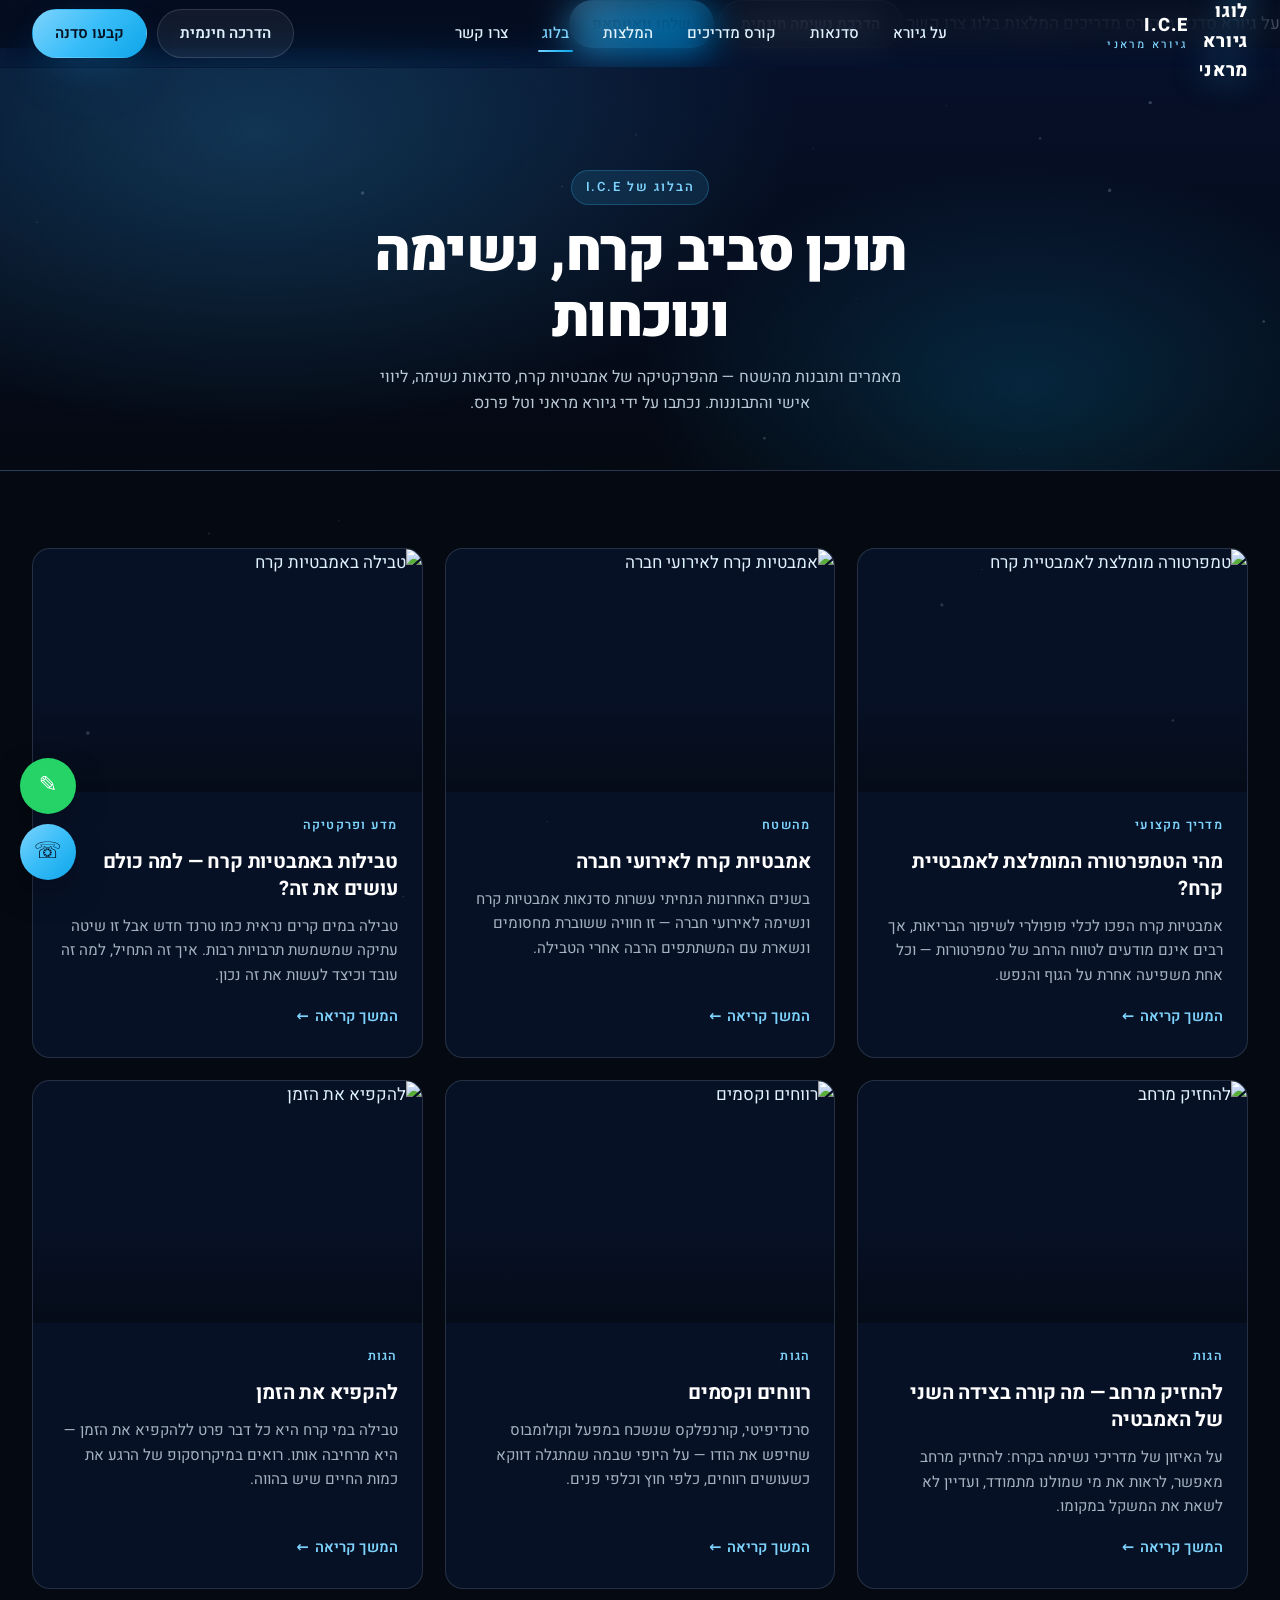
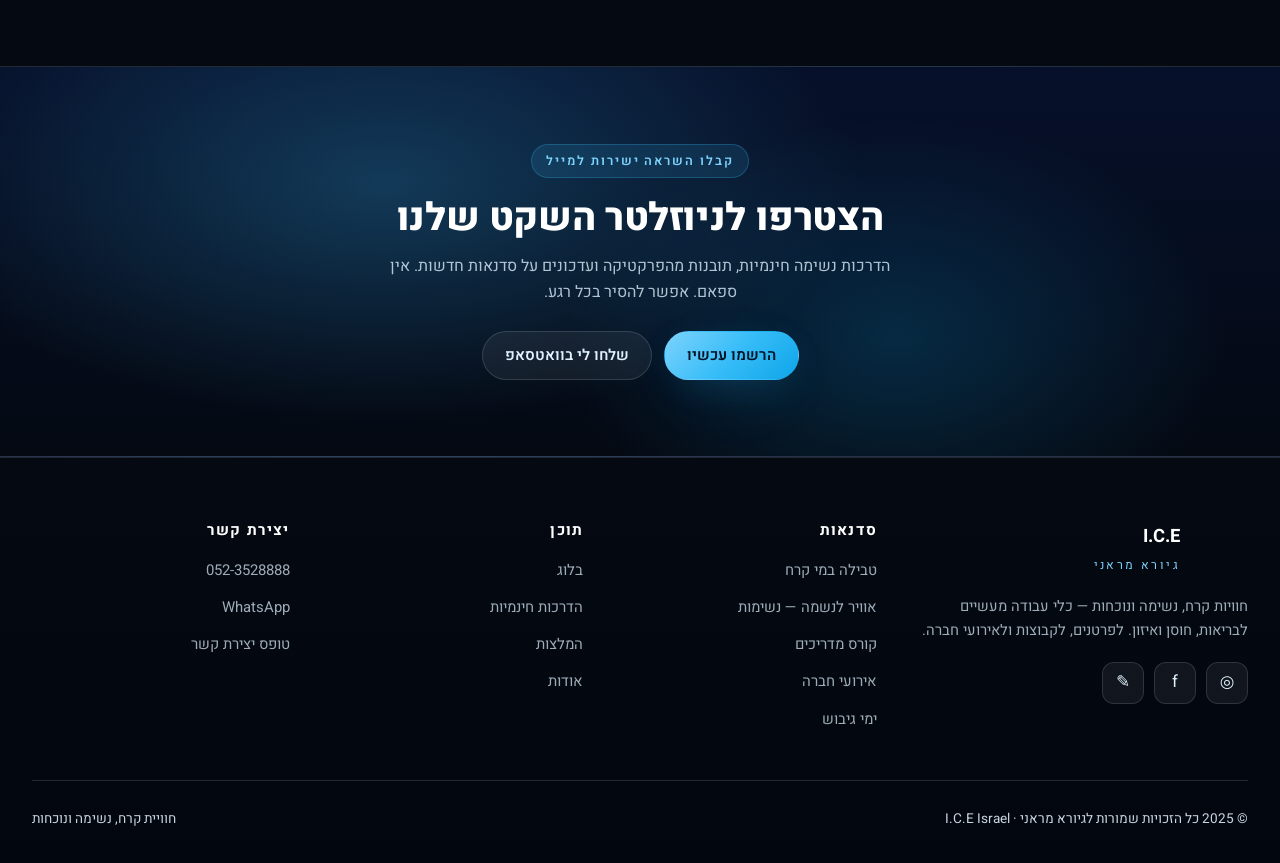
==== blog.html @ 636941d0 "Initial commit: I.C.E site with blog" ====
<!doctype html>
<html lang="he" dir="rtl">
<head>
<meta charset="utf-8" />
<meta name="viewport" content="width=device-width,initial-scale=1,viewport-fit=cover" />
<meta name="theme-color" content="#0a1128" />
<title>בלוג · I.C.E גיורא מראני — אמבטיות קרח, נשימה ומיינדפולנס</title>
<meta name="description" content="מאמרים ותובנות מגיורא מראני וטל פרנס — על קרח, נשימה, נוכחות, חוסן מנטלי ובריאות הוליסטית." />
<link rel="preconnect" href="https://fonts.googleapis.com">
<link rel="preconnect" href="https://fonts.gstatic.com" crossorigin>
<link rel="preconnect" href="https://ice-israel.com">
<link href="https://fonts.googleapis.com/css2?family=Heebo:wght@300;400;500;600;700;800;900&family=Assistant:wght@300;400;500;600;700&display=swap" rel="stylesheet">
<link rel="stylesheet" href="assets/site.css">
</head>
<body>

<canvas id="snow"></canvas>

<header class="nav" id="nav">
  <div class="container">
    <a href="index.html" class="brand" aria-label="I.C.E — גיורא מראני">
      <img src="https://ice-israel.com/wp-content/uploads/2024/08/%D7%9C%D7%95%D7%92%D7%95-%D7%92%D7%99%D7%95%D7%A8%D7%90-%D7%9E%D7%A8%D7%90%D7%A0%D7%99-2.png" alt="לוגו גיורא מראני">
      <span class="brand-name">I.C.E<small>גיורא מראני</small></span>
    </a>
    <nav class="menu" aria-label="תפריט ראשי">
      <a href="index.html#about">על גיורא</a>
      <a href="index.html#services">סדנאות</a>
      <a href="index.html#course">קורס מדריכים</a>
      <a href="index.html#testimonials">המלצות</a>
      <a href="blog.html" class="active">בלוג</a>
      <a href="index.html#contact">צרו קשר</a>
    </nav>
    <div class="nav-cta">
      <a class="btn btn-ghost" href="index.html#gift">הדרכה חינמית</a>
      <a class="btn btn-primary" href="https://wa.me/+972523528888" target="_blank" rel="noopener">קבעו סדנה</a>
      <button class="burger" id="burger" aria-label="פתח תפריט"><span></span></button>
    </div>
  </div>
</header>

<nav class="mobile" id="mobile" aria-label="תפריט מובייל">
  <a href="index.html#about">על גיורא</a>
  <a href="index.html#services">סדנאות</a>
  <a href="index.html#course">קורס מדריכים</a>
  <a href="index.html#testimonials">המלצות</a>
  <a href="blog.html" class="active">בלוג</a>
  <a href="index.html#contact">צרו קשר</a>
  <a href="index.html#gift" class="btn btn-ghost">הדרכת נשימה חינמית</a>
  <a class="btn btn-primary" href="https://wa.me/+972523528888" target="_blank" rel="noopener">שלחו וואטסאפ</a>
</nav>

<section class="page-hero">
  <div class="container">
    <span class="kicker reveal in">הבלוג של I.C.E</span>
    <h1 class="reveal in">תוכן סביב קרח, נשימה ונוכחות</h1>
    <p class="reveal in">מאמרים ותובנות מהשטח — מהפרקטיקה של אמבטיות קרח, סדנאות נשימה, ליווי אישי והתבוננות. נכתבו על ידי גיורא מראני וטל פרנס.</p>
  </div>
</section>

<section class="blog-list">
  <div class="container">
    <div class="blog-grid">

      <a class="post-card reveal" href="posts/temperature.html">
        <div class="img"><img src="https://ice-israel.com/wp-content/uploads/2025/02/%D7%A2%D7%99%D7%A6%D7%95%D7%91-%D7%9C%D7%9C%D7%90-%D7%A9%D7%9D-3.png" alt="טמפרטורה מומלצת לאמבטיית קרח"></div>
        <div class="body">
          <span class="date">מדריך מקצועי</span>
          <h3>מהי הטמפרטורה המומלצת לאמבטיית קרח?</h3>
          <p>אמבטיות קרח הפכו לכלי פופולרי לשיפור הבריאות, אך רבים אינם מודעים לטווח הרחב של טמפרטורות — וכל אחת משפיעה אחרת על הגוף והנפש.</p>
          <span class="more">המשך קריאה</span>
        </div>
      </a>

      <a class="post-card reveal delay-1" href="posts/company-events.html">
        <div class="img"><img src="https://ice-israel.com/wp-content/uploads/2025/02/%D7%98%D7%91%D7%99%D7%9C%D7%94-%D7%91%D7%90%D7%9E%D7%91%D7%98%D7%99%D7%99%D7%AA-%D7%A7%D7%A8%D7%97.jpg" alt="אמבטיות קרח לאירועי חברה"></div>
        <div class="body">
          <span class="date">מהשטח</span>
          <h3>אמבטיות קרח לאירועי חברה</h3>
          <p>בשנים האחרונות הנחיתי עשרות סדנאות אמבטיות קרח ונשימה לאירועי חברה — זו חוויה ששוברת מחסומים ונשארת עם המשתתפים הרבה אחרי הטבילה.</p>
          <span class="more">המשך קריאה</span>
        </div>
      </a>

      <a class="post-card reveal delay-2" href="posts/why-ice.html">
        <div class="img"><img src="https://ice-israel.com/wp-content/uploads/2024/07/%D7%92%D7%99%D7%95%D7%A8%D7%90-%D7%91%D7%90%D7%9E%D7%91%D7%98%D7%99%D7%99%D7%AA-%D7%A7%D7%A8%D7%97-%D7%9E%D7%9C%D7%9E%D7%A2%D7%9C%D7%94-e1737545153251.jpg" alt="טבילה באמבטיות קרח"></div>
        <div class="body">
          <span class="date">מדע ופרקטיקה</span>
          <h3>טבילות באמבטיות קרח — למה כולם עושים את זה?</h3>
          <p>טבילה במים קרים נראית כמו טרנד חדש אבל זו שיטה עתיקה שמשמשת תרבויות רבות. איך זה התחיל, למה זה עובד וכיצד לעשות את זה נכון.</p>
          <span class="more">המשך קריאה</span>
        </div>
      </a>

      <a class="post-card reveal" href="posts/hold-space.html">
        <div class="img"><img src="https://ice-israel.com/wp-content/uploads/2025/04/IMG-20240713-WA0000.jpg" alt="להחזיק מרחב"></div>
        <div class="body">
          <span class="date">הגות</span>
          <h3>להחזיק מרחב — מה קורה בצידה השני של האמבטיה</h3>
          <p>על האיזון של מדריכי נשימה בקרח: להחזיק מרחב מאפשר, לראות את מי שמולנו מתמודד, ועדיין לא לשאת את המשקל במקומו.</p>
          <span class="more">המשך קריאה</span>
        </div>
      </a>

      <a class="post-card reveal delay-1" href="posts/gaps-and-magic.html">
        <div class="img"><img src="https://ice-israel.com/wp-content/uploads/2025/04/IMG_1455.jpg" alt="רווחים וקסמים"></div>
        <div class="body">
          <span class="date">הגות</span>
          <h3>רווחים וקסמים</h3>
          <p>סרנדיפיטי, קורנפלקס שנשכח במפעל וקולומבוס שחיפש את הודו — על היופי שבמה שמתגלה דווקא כשעושים רווחים, כלפי חוץ וכלפי פנים.</p>
          <span class="more">המשך קריאה</span>
        </div>
      </a>

      <a class="post-card reveal delay-2" href="posts/freeze-time.html">
        <div class="img"><img src="https://ice-israel.com/wp-content/uploads/2025/04/IMG_03611-1.jpg" alt="להקפיא את הזמן"></div>
        <div class="body">
          <span class="date">הגות</span>
          <h3>להקפיא את הזמן</h3>
          <p>טבילה במי קרח היא כל דבר פרט ללהקפיא את הזמן — היא מרחיבה אותו. רואים במיקרוסקופ של הרגע את כמות החיים שיש בהווה.</p>
          <span class="more">המשך קריאה</span>
        </div>
      </a>

    </div>
  </div>
</section>

<section class="cta-strip">
  <div class="container">
    <span class="kicker reveal">קבלו השראה ישירות למייל</span>
    <h2 class="reveal">הצטרפו לניוזלטר השקט שלנו</h2>
    <p class="reveal">הדרכות נשימה חינמיות, תובנות מהפרקטיקה ועדכונים על סדנאות חדשות. אין ספאם. אפשר להסיר בכל רגע.</p>
    <div class="actions reveal">
      <a class="btn btn-primary" href="index.html#contact">הרשמו עכשיו</a>
      <a class="btn btn-ghost" href="https://wa.me/+972523528888" target="_blank" rel="noopener">שלחו לי בוואטסאפ</a>
    </div>
  </div>
</section>

<footer>
  <div class="container">
    <div class="foot-grid">
      <div>
        <div class="foot-brand">
          <img src="https://ice-israel.com/wp-content/uploads/2024/08/%D7%9C%D7%95%D7%92%D7%95-%D7%92%D7%99%D7%95%D7%A8%D7%90-%D7%9E%D7%A8%D7%90%D7%A0%D7%99-2.png" alt="">
          <div><strong>I.C.E</strong><small>גיורא מראני</small></div>
        </div>
        <p>חוויות קרח, נשימה ונוכחות — כלי עבודה מעשיים לבריאות, חוסן ואיזון. לפרטנים, לקבוצות ולאירועי חברה.</p>
        <div class="social">
          <a href="https://www.instagram.com/giora_marani/" target="_blank" rel="noopener" aria-label="Instagram">◎</a>
          <a href="https://www.facebook.com/people/%D7%92%D7%99%D7%95%D7%A8%D7%90-%D7%9E%D7%A8%D7%90%D7%A0%D7%99-%D7%90%D7%9E%D7%91%D7%98%D7%99%D7%95%D7%AA-%D7%A7%D7%A8%D7%97-%D7%A0%D7%A9%D7%99%D7%9E%D7%95%D7%AA-%D7%95%D7%9E%D7%99%D7%99%D7%A0%D7%93%D7%A1%D7%98/61557371516015/" target="_blank" rel="noopener" aria-label="Facebook">f</a>
          <a href="https://wa.me/+972523528888" target="_blank" rel="noopener" aria-label="WhatsApp">✎</a>
        </div>
      </div>
      <div>
        <h4>סדנאות</h4>
        <ul>
          <li><a href="index.html#services">טבילה במי קרח</a></li>
          <li><a href="index.html#services">אוויר לנשמה — נשימות</a></li>
          <li><a href="index.html#course">קורס מדריכים</a></li>
          <li><a href="index.html#services">אירועי חברה</a></li>
          <li><a href="index.html#services">ימי גיבוש</a></li>
        </ul>
      </div>
      <div>
        <h4>תוכן</h4>
        <ul>
          <li><a href="blog.html">בלוג</a></li>
          <li><a href="index.html#gift">הדרכות חינמיות</a></li>
          <li><a href="index.html#testimonials">המלצות</a></li>
          <li><a href="index.html#about">אודות</a></li>
        </ul>
      </div>
      <div>
        <h4>יצירת קשר</h4>
        <ul>
          <li><a href="tel:+972523528888">052-3528888</a></li>
          <li><a href="https://wa.me/+972523528888" target="_blank" rel="noopener">WhatsApp</a></li>
          <li><a href="index.html#contact">טופס יצירת קשר</a></li>
        </ul>
      </div>
    </div>
    <div class="foot-bot">
      <div>© 2025 כל הזכויות שמורות לגיורא מראני · I.C.E Israel</div>
      <div>חוויית קרח, נשימה ונוכחות</div>
    </div>
  </div>
</footer>

<div class="float">
  <a class="wa" href="https://wa.me/+972523528888" target="_blank" rel="noopener" aria-label="WhatsApp">✎</a>
  <a class="tel" href="tel:+972523528888" aria-label="Call">☏</a>
</div>

<script src="assets/site.js"></script>
</body>
</html>
---- assets/site.css ----
/* ═══════════════════════════ I.C.E shared styles ═══════════════════════════ */
:root{
  --ink:#040912;
  --deep:#06102a;
  --navy:#0a1a3a;
  --steel:#1a2a4e;
  --ice-1:#7dd3fc;
  --ice-2:#38bdf8;
  --ice-3:#0ea5e9;
  --frost:#e0f2fe;
  --silver:#cbd5e1;
  --white:#ffffff;
  --glass:rgba(255,255,255,.06);
  --glass-str:rgba(255,255,255,.12);
  --line:rgba(224,242,254,.14);
  --grad-hero:radial-gradient(1200px 700px at 80% 20%,rgba(56,189,248,.25),transparent 60%),
              radial-gradient(900px 600px at 20% 80%,rgba(14,165,233,.25),transparent 55%),
              linear-gradient(180deg,#040912 0%,#06102a 40%,#0a1a3a 100%);
  --grad-cyan:linear-gradient(135deg,#7dd3fc 0%,#38bdf8 50%,#0ea5e9 100%);
  --grad-glass:linear-gradient(180deg,rgba(255,255,255,.08),rgba(255,255,255,.02));
  --shadow-ice:0 20px 60px -20px rgba(14,165,233,.45),0 10px 40px -15px rgba(56,189,248,.3);
  --shadow-card:0 40px 80px -30px rgba(4,9,18,.8),0 10px 30px -10px rgba(14,165,233,.15);
  --radius-lg:28px;
  --radius-md:18px;
  --radius-sm:12px;
  --nav-h:68px;
  --max:1400px;
  --ease:cubic-bezier(.2,.7,.2,1);
}
*{box-sizing:border-box;margin:0;padding:0}
html,body{overflow-x:clip}
html{scroll-behavior:smooth;-webkit-text-size-adjust:100%}
body{
  font-family:"Heebo","Assistant",system-ui,sans-serif;
  background:var(--ink);color:var(--frost);
  line-height:1.6;font-size:17px;font-weight:400;
  min-height:100vh;overflow-x:hidden;
  text-rendering:optimizeLegibility;-webkit-font-smoothing:antialiased;
}
img{display:block;max-width:100%;height:auto}
a{color:inherit;text-decoration:none}
button{font:inherit;color:inherit;border:0;background:none;cursor:pointer}
::selection{background:var(--ice-2);color:var(--ink)}

h1,h2,h3,h4{font-family:"Heebo",sans-serif;line-height:1.15;letter-spacing:-.01em;color:var(--white);font-weight:800}
h1{font-size:clamp(2.4rem,6vw,5.2rem);font-weight:900;letter-spacing:-.03em}
h2{font-size:clamp(1.9rem,4.2vw,3.4rem);font-weight:800}
h3{font-size:clamp(1.35rem,2vw,1.7rem);font-weight:700}
h4{font-size:clamp(1.1rem,1.3vw,1.25rem);font-weight:700}
p{color:rgba(224,242,254,.78);font-size:clamp(1rem,1.1vw,1.1rem)}

.container{width:100%;max-width:var(--max);margin-inline:auto;padding-inline:clamp(16px,3vw,32px)}

/* ── Snow ── */
#snow{position:fixed;inset:0;width:100%;height:100%;pointer-events:none;z-index:2;opacity:.45}

/* ── Nav ── */
.nav{
  position:fixed;inset-inline:0;top:0;height:var(--nav-h);z-index:80;
  display:flex;align-items:center;
  backdrop-filter:blur(18px) saturate(140%);-webkit-backdrop-filter:blur(18px) saturate(140%);
  background:linear-gradient(180deg,rgba(6,16,42,.6),rgba(6,16,42,.2));
  border-bottom:1px solid transparent;transition:all .35s var(--ease);
}
.nav.scrolled{background:rgba(6,16,42,.78);border-bottom-color:var(--line);box-shadow:0 10px 40px -15px rgba(0,0,0,.5)}
.nav .container{display:flex;align-items:center;gap:24px;justify-content:space-between}
.brand{display:flex;align-items:center;gap:12px;font-weight:800;font-size:1.15rem;letter-spacing:.04em;color:var(--white)}
.brand img{width:48px;height:auto;filter:drop-shadow(0 4px 14px rgba(56,189,248,.5))}
.brand-name{display:flex;flex-direction:column;line-height:1}
.brand-name small{font-size:.7rem;font-weight:500;color:var(--ice-1);letter-spacing:.2em;margin-top:4px}

.menu{display:flex;align-items:center;gap:2px}
.menu a{position:relative;padding:10px 16px;font-weight:500;font-size:.95rem;color:var(--frost);border-radius:999px;transition:color .25s var(--ease)}
.menu a:hover,.menu a.active{color:var(--ice-1)}
.menu a::after{content:"";position:absolute;inset:auto 50% 4px 50%;height:2px;width:0;background:var(--grad-cyan);border-radius:2px;transition:width .3s var(--ease),inset .3s var(--ease)}
.menu a:hover::after,.menu a.active::after{inset:auto 20% 4px 20%;width:60%}

.nav-cta{display:flex;gap:10px;align-items:center}
.btn{position:relative;display:inline-flex;align-items:center;gap:8px;padding:11px 22px;font-weight:600;font-size:.95rem;border-radius:999px;border:1px solid transparent;transition:transform .25s var(--ease),box-shadow .3s var(--ease),background .3s var(--ease);white-space:nowrap}
.btn-primary{background:var(--grad-cyan);color:#041223;box-shadow:var(--shadow-ice)}
.btn-primary:hover{transform:translateY(-2px);box-shadow:0 24px 60px -18px rgba(14,165,233,.6)}
.btn-ghost{color:var(--frost);border-color:var(--line);background:var(--glass)}
.btn-ghost:hover{background:var(--glass-str);border-color:var(--ice-2);color:var(--white)}

.burger{display:none;width:42px;height:42px;border-radius:12px;background:var(--glass);border:1px solid var(--line);align-items:center;justify-content:center}
.burger span{display:block;width:20px;height:2px;background:var(--frost);position:relative;transition:.3s}
.burger span::before,.burger span::after{content:"";position:absolute;inset-inline-start:0;width:20px;height:2px;background:var(--frost);transition:.3s}
.burger span::before{top:-6px}.burger span::after{top:6px}
.burger.open span{background:transparent}
.burger.open span::before{top:0;transform:rotate(45deg)}
.burger.open span::after{top:0;transform:rotate(-45deg)}

@media (max-width:1024px){
  .menu,.nav-cta .btn-ghost{display:none}
  .burger{display:flex}
  .mobile{
    position:fixed;inset:var(--nav-h) 0 0 0;z-index:79;
    background:linear-gradient(180deg,rgba(4,9,18,.96),rgba(6,16,42,.98));
    backdrop-filter:blur(20px);padding:32px 24px 48px;
    display:flex;flex-direction:column;gap:6px;
    transform:translateY(-110%);transition:transform .45s var(--ease);overflow-y:auto;
  }
  .mobile.open{transform:translateY(0)}
  .mobile a{padding:18px 20px;font-size:1.15rem;font-weight:600;border-bottom:1px solid var(--line);color:var(--frost)}
  .mobile a:hover,.mobile a.active{color:var(--ice-1)}
  .mobile .btn{margin-top:20px;justify-content:center;width:100%;padding:16px 24px;font-size:1rem}
}

/* ── Sections ── */
section{position:relative;padding-block:clamp(52px,7vw,96px)}
.section-head{max-width:860px;margin-inline:auto;text-align:center;margin-bottom:clamp(28px,3.5vw,52px)}
.kicker{display:inline-block;padding:6px 14px;border-radius:999px;background:rgba(56,189,248,.12);color:var(--ice-1);font-size:.8rem;font-weight:600;letter-spacing:.15em;text-transform:uppercase;margin-bottom:18px;border:1px solid rgba(56,189,248,.25)}
.section-head h2{margin-bottom:16px}
.section-head p{max-width:62ch;margin-inline:auto;font-size:clamp(1rem,1.15vw,1.15rem)}
.badge{display:inline-flex;align-items:center;gap:10px;padding:8px 16px 8px 14px;border-radius:999px;background:var(--glass);border:1px solid var(--line);font-size:.85rem;color:var(--ice-1);font-weight:500;letter-spacing:.02em;backdrop-filter:blur(12px);margin-bottom:20px}
.badge::before{content:"❆";color:var(--ice-1);font-size:1rem;animation:spin 10s linear infinite}
@keyframes spin{to{transform:rotate(360deg)}}

/* ── Floating & footer shared ── */
.float{position:fixed;inset-inline-end:20px;bottom:20px;z-index:70;display:flex;flex-direction:column;gap:10px}
.float a{width:56px;height:56px;border-radius:50%;display:grid;place-items:center;box-shadow:0 14px 36px -10px rgba(0,0,0,.5);transition:transform .25s var(--ease),box-shadow .25s var(--ease);color:var(--white);font-size:1.4rem}
.float a:hover{transform:translateY(-3px) scale(1.06);box-shadow:0 20px 40px -8px rgba(0,0,0,.6)}
.float .wa{background:#25D366}
.float .tel{background:var(--grad-cyan);color:#041223}

footer{padding:64px 0 32px;border-top:1px solid var(--line);background:linear-gradient(180deg,#040912,#02060f)}
.foot-grid{display:grid;grid-template-columns:1.3fr 1fr 1fr 1fr;gap:36px;margin-bottom:48px}
.foot-brand{display:flex;align-items:center;gap:12px;margin-bottom:20px}
.foot-brand img{width:56px}
.foot-brand strong{font-size:1.15rem;color:var(--white)}
.foot-brand small{display:block;color:var(--ice-1);font-size:.75rem;letter-spacing:.2em;margin-top:4px}
.foot-grid p{font-size:.92rem;color:rgba(224,242,254,.7);line-height:1.65}
.foot-grid h4{color:var(--white);font-size:.95rem;letter-spacing:.08em;margin-bottom:16px;text-transform:uppercase;font-weight:700}
.foot-grid ul{list-style:none;display:flex;flex-direction:column;gap:10px}
.foot-grid ul a{font-size:.93rem;color:rgba(224,242,254,.7);transition:color .2s}
.foot-grid ul a:hover{color:var(--ice-1)}
.social{display:flex;gap:10px;margin-top:18px}
.social a{width:42px;height:42px;border-radius:12px;background:var(--glass);border:1px solid var(--line);display:grid;place-items:center;font-size:1.05rem;color:var(--frost);transition:.25s var(--ease)}
.social a:hover{transform:translateY(-3px);border-color:var(--ice-2);color:var(--white);background:rgba(56,189,248,.15)}
.foot-bot{padding-top:28px;border-top:1px solid var(--line);display:flex;justify-content:space-between;gap:16px;flex-wrap:wrap;font-size:.85rem;color:var(--silver)}
@media (max-width:900px){.foot-grid{grid-template-columns:1fr 1fr}}
@media (max-width:540px){.foot-grid{grid-template-columns:1fr}}

/* ── Reveal ── */
.reveal{opacity:0;transform:translateY(28px);transition:opacity .8s var(--ease),transform .8s var(--ease)}
.reveal.in{opacity:1;transform:translateY(0)}
.reveal.delay-1{transition-delay:.1s}
.reveal.delay-2{transition-delay:.22s}
.reveal.delay-3{transition-delay:.34s}
.reveal.delay-4{transition-delay:.46s}
@media (prefers-reduced-motion:reduce){*,*::before,*::after{animation-duration:.01ms!important;transition-duration:.01ms!important}#snow{display:none}}

/* ═══════════════════════════ BLOG LIST ═══════════════════════════ */
.page-hero{
  position:relative;padding-block:calc(var(--nav-h) + 54px) 54px;
  background:
    radial-gradient(900px 500px at 20% 20%,rgba(56,189,248,.22),transparent 60%),
    radial-gradient(700px 400px at 80% 80%,rgba(14,165,233,.18),transparent 55%),
    linear-gradient(180deg,#06102a 0%,#040912 100%);
  overflow:hidden;text-align:center;border-bottom:1px solid var(--line);
}
.page-hero .kicker{margin-bottom:14px}
.page-hero h1{max-width:18ch;margin:0 auto 14px;font-size:clamp(2.2rem,4.5vw,3.6rem)}
.page-hero p{max-width:60ch;margin-inline:auto;color:rgba(224,242,254,.82);font-size:clamp(1rem,1.2vw,1.15rem)}

.blog-list{padding-block:clamp(48px,6vw,80px)}
.blog-grid{display:grid;grid-template-columns:repeat(3,1fr);gap:22px}
.post-card{
  border-radius:var(--radius-md);overflow:hidden;background:rgba(10,26,58,.5);border:1px solid var(--line);
  display:flex;flex-direction:column;transition:transform .4s var(--ease),border-color .4s var(--ease),box-shadow .4s var(--ease);
}
.post-card:hover{transform:translateY(-6px);border-color:rgba(56,189,248,.45);box-shadow:var(--shadow-card)}
.post-card .img{aspect-ratio:16/10;overflow:hidden;position:relative}
.post-card .img img{width:100%;height:100%;object-fit:cover;transition:transform .8s var(--ease)}
.post-card:hover .img img{transform:scale(1.08)}
.post-card .img::after{content:"";position:absolute;inset:0;background:linear-gradient(180deg,transparent 60%,rgba(4,9,18,.7) 100%)}
.post-card .body{padding:24px 24px 28px;display:flex;flex-direction:column;gap:12px;flex:1}
.post-card .date{font-size:.78rem;color:var(--ice-1);font-weight:600;letter-spacing:.1em;text-transform:uppercase}
.post-card h3{font-size:1.25rem;color:var(--white);line-height:1.35}
.post-card p{font-size:.95rem;color:rgba(224,242,254,.72);flex:1}
.post-card .more{color:var(--ice-1);font-weight:600;font-size:.92rem;margin-top:6px;display:inline-flex;align-items:center;gap:6px}
.post-card .more::after{content:"←";transition:transform .25s var(--ease)}
.post-card:hover .more::after{transform:translateX(-5px)}
@media (max-width:900px){.blog-grid{grid-template-columns:1fr 1fr}}
@media (max-width:600px){.blog-grid{grid-template-columns:1fr}}

/* ═══════════════════════════ ARTICLE ═══════════════════════════ */
.article-hero{
  position:relative;min-height:min(66vh,620px);
  display:flex;align-items:flex-end;
  overflow:hidden;isolation:isolate;
}
.article-hero .bg{
  position:absolute;inset:0;z-index:0;background-size:cover;background-position:center;
  filter:brightness(.42) saturate(.95);transform:scale(1.05);
}
.article-hero::after{
  content:"";position:absolute;inset:0;z-index:1;
  background:linear-gradient(180deg,rgba(4,9,18,.5) 0%,rgba(4,9,18,.55) 50%,rgba(4,9,18,.98) 100%);
}
.article-hero .container{position:relative;z-index:3;padding-block:calc(var(--nav-h) + 48px) 40px;width:100%}
.article-hero .crumbs{display:flex;gap:8px;align-items:center;color:var(--ice-1);font-size:.85rem;font-weight:500;margin-bottom:16px;flex-wrap:wrap}
.article-hero .crumbs a{color:var(--ice-1);opacity:.8;transition:opacity .2s}
.article-hero .crumbs a:hover{opacity:1}
.article-hero .crumbs span{color:var(--silver);opacity:.6}
.article-hero h1{max-width:22ch;font-size:clamp(2rem,4.2vw,3.6rem);margin-bottom:16px;line-height:1.2}
.article-hero .meta{display:flex;gap:18px;align-items:center;color:rgba(224,242,254,.75);font-size:.92rem;flex-wrap:wrap}
.article-hero .meta .dot{width:4px;height:4px;border-radius:50%;background:var(--ice-2);display:inline-block}

.article{padding-block:clamp(40px,6vw,80px) clamp(40px,6vw,80px);position:relative}
.article .container{display:grid;grid-template-columns:minmax(0,1fr) 280px;gap:clamp(32px,4vw,56px);align-items:start;max-width:1200px}
.article-body{
  font-size:clamp(1.05rem,1.2vw,1.15rem);line-height:1.9;color:rgba(224,242,254,.9);
}
.article-body > *{margin-bottom:18px}
.article-body p{font-size:inherit;color:rgba(224,242,254,.85);line-height:1.85}
.article-body p strong{color:var(--white)}
.article-body h1{font-size:clamp(1.8rem,2.8vw,2.4rem);color:var(--white);margin-top:38px;margin-bottom:20px;line-height:1.3}
.article-body h2{font-size:clamp(1.4rem,2vw,1.8rem);color:var(--white);margin-top:34px;margin-bottom:16px;line-height:1.3;position:relative;padding-inline-start:18px}
.article-body h2::before{content:"";position:absolute;inset-inline-start:0;top:.3em;bottom:.3em;width:4px;border-radius:4px;background:var(--grad-cyan)}
.article-body h3{font-size:clamp(1.15rem,1.5vw,1.35rem);color:var(--ice-1);margin-top:26px;margin-bottom:12px;line-height:1.4;font-weight:700}
.article-body h3 strong{color:var(--ice-1)}
.article-body ul,.article-body ol{padding-inline-start:24px;margin-inline-start:4px}
.article-body li{margin-bottom:10px;color:rgba(224,242,254,.85)}
.article-body ul li::marker{color:var(--ice-2)}
.article-body ol li::marker{color:var(--ice-2);font-weight:700}
.article-body a{color:var(--ice-1);text-decoration:underline;text-decoration-color:rgba(125,211,252,.4);text-underline-offset:3px;transition:all .2s}
.article-body a:hover{color:var(--white);text-decoration-color:var(--ice-1)}
.article-body img{border-radius:var(--radius-md);margin:28px auto;box-shadow:var(--shadow-card);max-width:100%}
.article-body blockquote{
  border-inline-start:4px solid var(--ice-2);padding:18px 24px;margin:24px 0;
  background:rgba(56,189,248,.06);border-radius:var(--radius-sm);
  font-style:italic;color:var(--white);font-size:1.1em;
}
.article-body .byline{font-size:.9rem;color:var(--silver);margin-top:40px;padding-top:24px;border-top:1px solid var(--line);font-weight:500}

.aside{position:sticky;top:calc(var(--nav-h) + 20px)}
.aside .card{
  padding:24px;border-radius:var(--radius-md);background:rgba(10,26,58,.6);border:1px solid var(--line);
  backdrop-filter:blur(10px);margin-bottom:16px;
}
.aside h4{font-size:.78rem;letter-spacing:.2em;color:var(--ice-1);text-transform:uppercase;margin-bottom:14px;font-weight:700}
.aside .card h3{font-size:1.05rem;color:var(--white);margin-bottom:10px;line-height:1.35}
.aside .card p{font-size:.9rem;color:rgba(224,242,254,.72);margin-bottom:14px;line-height:1.55}
.aside .card .btn{width:100%;justify-content:center;padding:12px 20px;font-size:.9rem}
.aside .rel{list-style:none;display:flex;flex-direction:column;gap:10px}
.aside .rel a{display:flex;gap:10px;padding:10px;border-radius:12px;transition:background .25s var(--ease)}
.aside .rel a:hover{background:var(--glass)}
.aside .rel .thumb{width:56px;height:56px;border-radius:10px;overflow:hidden;flex-shrink:0}
.aside .rel .thumb img{width:100%;height:100%;object-fit:cover}
.aside .rel .txt{font-size:.88rem;color:var(--frost);font-weight:500;line-height:1.4}
.aside .share{display:flex;gap:8px;margin-top:8px}
.aside .share button, .aside .share a{width:40px;height:40px;border-radius:50%;background:var(--glass);border:1px solid var(--line);display:grid;place-items:center;color:var(--frost);transition:.25s var(--ease);font-size:.95rem}
.aside .share button:hover,.aside .share a:hover{background:var(--glass-str);border-color:var(--ice-2);color:var(--white);transform:translateY(-2px)}

@media (max-width:960px){
  .article .container{grid-template-columns:1fr}
  .aside{position:static;display:grid;grid-template-columns:1fr 1fr;gap:16px;margin-top:32px}
}
@media (max-width:640px){
  .aside{grid-template-columns:1fr}
  .article-hero{min-height:min(56vh,520px)}
  .article-hero .container{padding-block:calc(var(--nav-h) + 32px) 28px}
  .article-body{font-size:1.02rem}
  section{padding-block:54px}
}

/* ── CTA strip ── */
.cta-strip{
  position:relative;overflow:hidden;padding-block:clamp(52px,6vw,84px);
  background:
    radial-gradient(800px 400px at 30% 30%,rgba(56,189,248,.25),transparent 60%),
    radial-gradient(600px 400px at 70% 70%,rgba(14,165,233,.2),transparent 55%),
    linear-gradient(180deg,#06102a 0%,#040912 100%);
  border-top:1px solid var(--line);border-bottom:1px solid var(--line);
  text-align:center;
}
.cta-strip h2{margin-bottom:14px;font-size:clamp(1.7rem,3vw,2.4rem)}
.cta-strip p{max-width:58ch;margin-inline:auto;margin-bottom:26px}
.cta-strip .actions{display:flex;gap:12px;justify-content:center;flex-wrap:wrap}
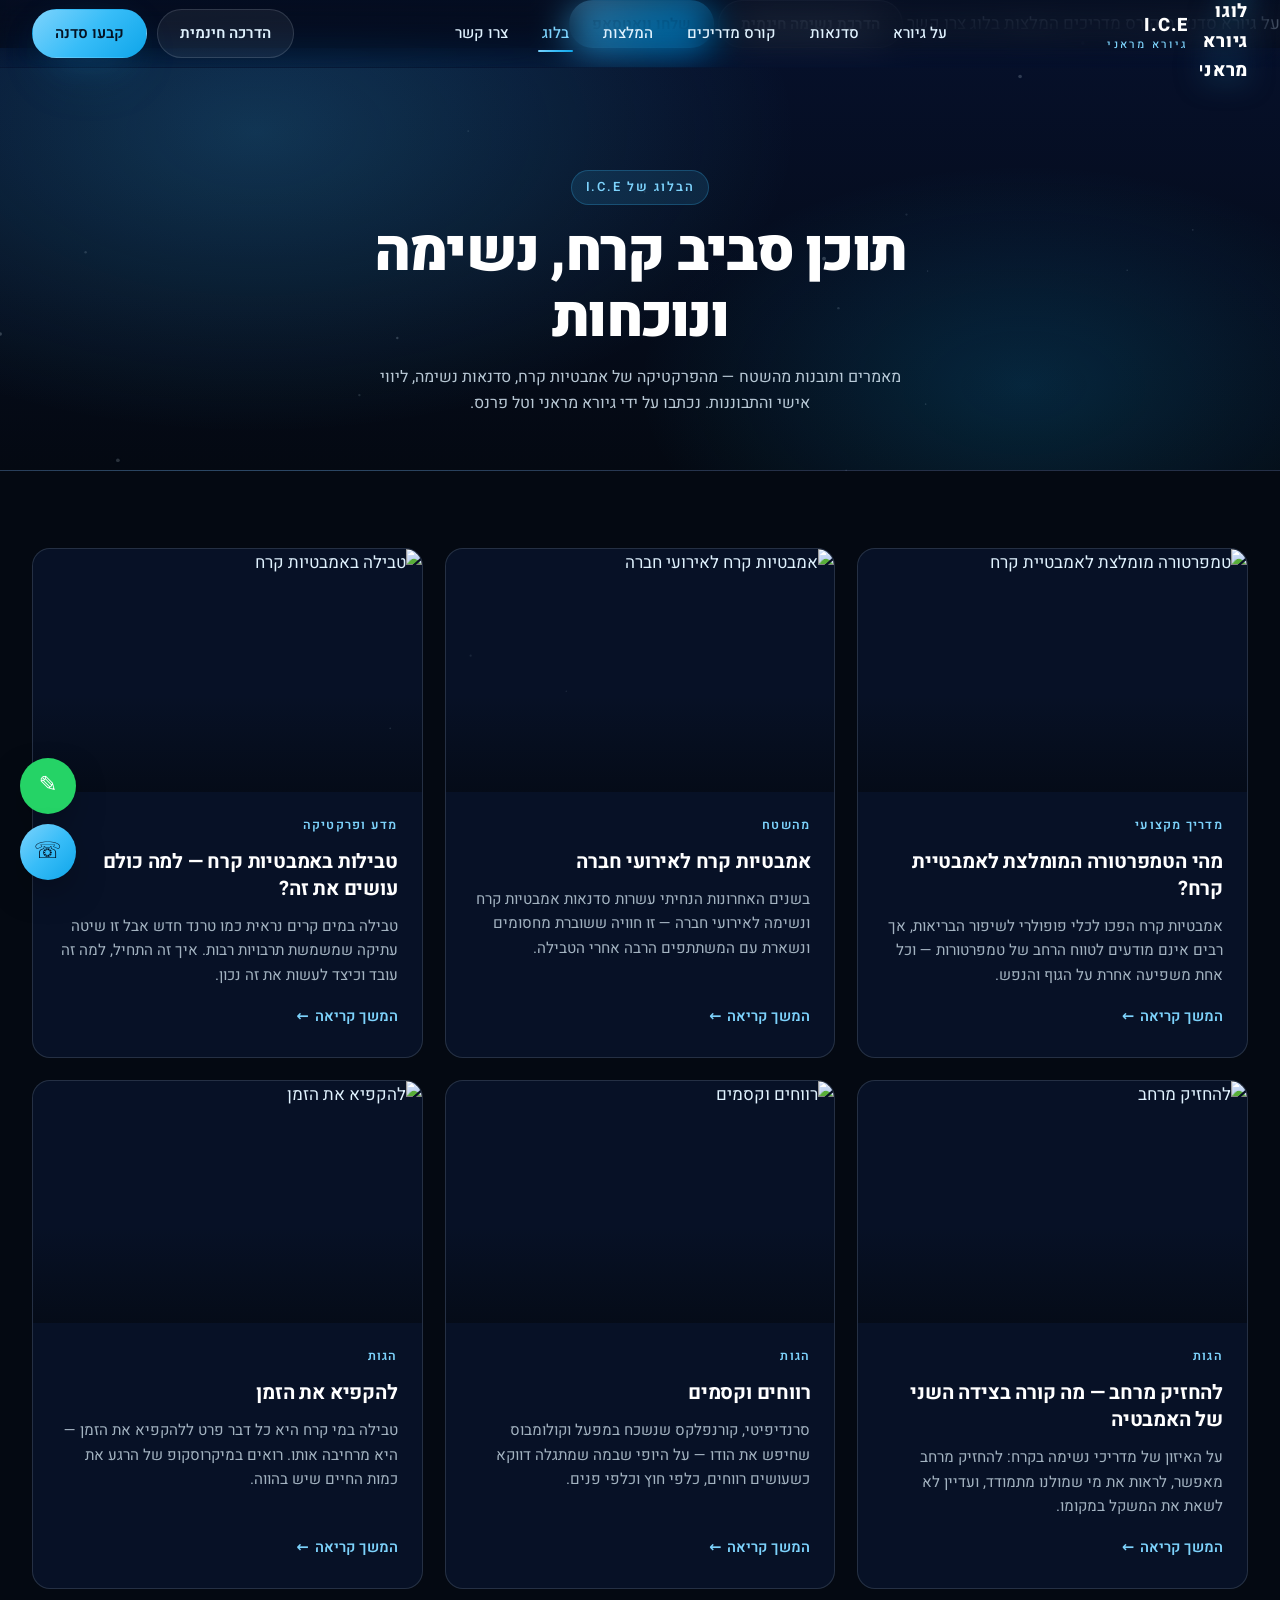
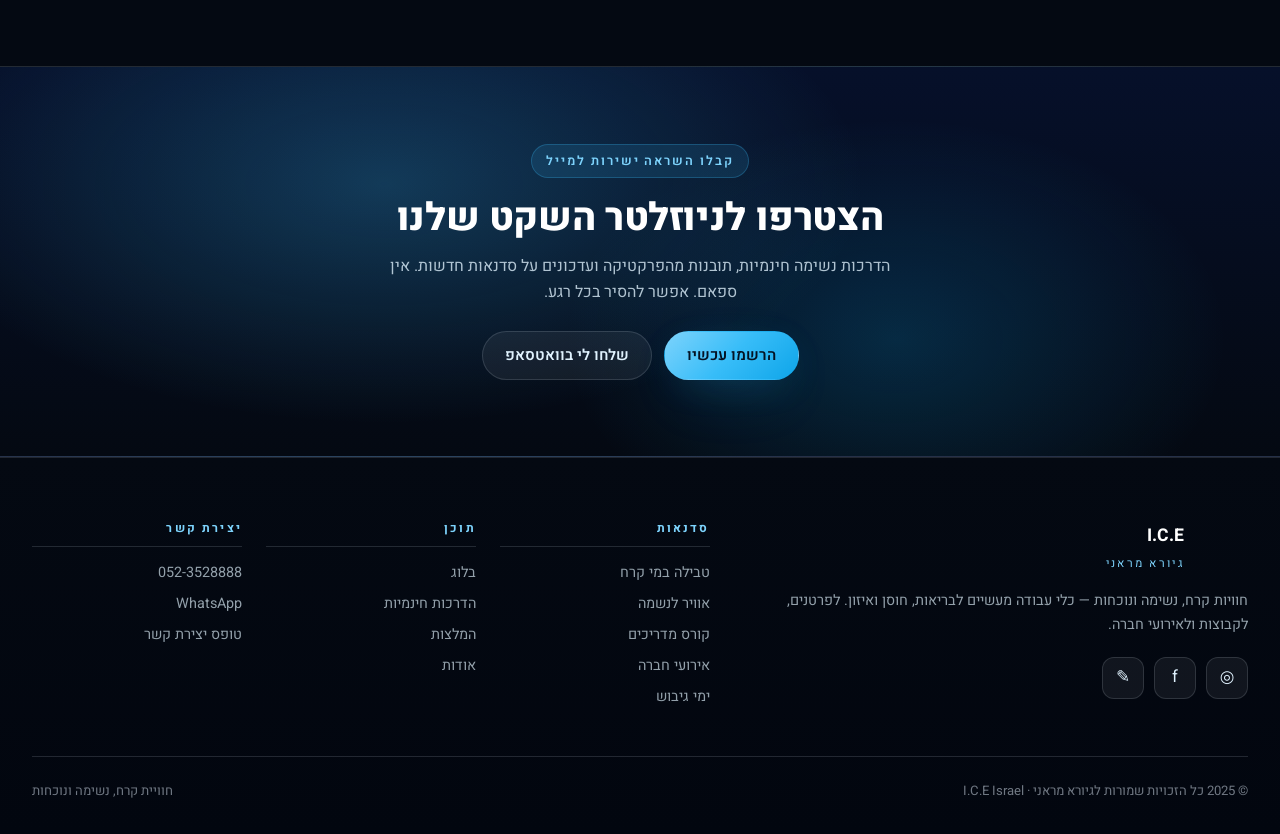
==== commit ad2a2607: "refactor: apply redesigned footer to blog page and shared CSS Co-Authored-By: Claude Sonnet 4.6 <nor" ====
--- a/blog.html
+++ b/blog.html
@@ -139,45 +139,47 @@
 
 <footer>
   <div class="container">
-    <div class="foot-grid">
+    <div class="foot-inner">
       <div>
         <div class="foot-brand">
           <img src="https://ice-israel.com/wp-content/uploads/2024/08/%D7%9C%D7%95%D7%92%D7%95-%D7%92%D7%99%D7%95%D7%A8%D7%90-%D7%9E%D7%A8%D7%90%D7%A0%D7%99-2.png" alt="">
           <div><strong>I.C.E</strong><small>גיורא מראני</small></div>
         </div>
-        <p>חוויות קרח, נשימה ונוכחות — כלי עבודה מעשיים לבריאות, חוסן ואיזון. לפרטנים, לקבוצות ולאירועי חברה.</p>
+        <p class="foot-desc">חוויות קרח, נשימה ונוכחות — כלי עבודה מעשיים לבריאות, חוסן ואיזון. לפרטנים, לקבוצות ולאירועי חברה.</p>
         <div class="social">
           <a href="https://www.instagram.com/giora_marani/" target="_blank" rel="noopener" aria-label="Instagram">◎</a>
           <a href="https://www.facebook.com/people/%D7%92%D7%99%D7%95%D7%A8%D7%90-%D7%9E%D7%A8%D7%90%D7%A0%D7%99-%D7%90%D7%9E%D7%91%D7%98%D7%99%D7%95%D7%AA-%D7%A7%D7%A8%D7%97-%D7%A0%D7%A9%D7%99%D7%9E%D7%95%D7%AA-%D7%95%D7%9E%D7%99%D7%99%D7%A0%D7%93%D7%A1%D7%98/61557371516015/" target="_blank" rel="noopener" aria-label="Facebook">f</a>
           <a href="https://wa.me/+972523528888" target="_blank" rel="noopener" aria-label="WhatsApp">✎</a>
         </div>
       </div>
-      <div>
-        <h4>סדנאות</h4>
-        <ul>
-          <li><a href="index.html#services">טבילה במי קרח</a></li>
-          <li><a href="index.html#services">אוויר לנשמה — נשימות</a></li>
-          <li><a href="index.html#course">קורס מדריכים</a></li>
-          <li><a href="index.html#services">אירועי חברה</a></li>
-          <li><a href="index.html#services">ימי גיבוש</a></li>
-        </ul>
-      </div>
-      <div>
-        <h4>תוכן</h4>
-        <ul>
-          <li><a href="blog.html">בלוג</a></li>
-          <li><a href="index.html#gift">הדרכות חינמיות</a></li>
-          <li><a href="index.html#testimonials">המלצות</a></li>
-          <li><a href="index.html#about">אודות</a></li>
-        </ul>
-      </div>
-      <div>
-        <h4>יצירת קשר</h4>
-        <ul>
-          <li><a href="tel:+972523528888">052-3528888</a></li>
-          <li><a href="https://wa.me/+972523528888" target="_blank" rel="noopener">WhatsApp</a></li>
-          <li><a href="index.html#contact">טופס יצירת קשר</a></li>
-        </ul>
+      <div class="foot-links">
+        <div class="foot-col">
+          <h4>סדנאות</h4>
+          <ul>
+            <li><a href="index.html#services">טבילה במי קרח</a></li>
+            <li><a href="index.html#services">אוויר לנשמה</a></li>
+            <li><a href="index.html#course">קורס מדריכים</a></li>
+            <li><a href="index.html#services">אירועי חברה</a></li>
+            <li><a href="index.html#services">ימי גיבוש</a></li>
+          </ul>
+        </div>
+        <div class="foot-col">
+          <h4>תוכן</h4>
+          <ul>
+            <li><a href="blog.html">בלוג</a></li>
+            <li><a href="index.html#gift">הדרכות חינמיות</a></li>
+            <li><a href="index.html#testimonials">המלצות</a></li>
+            <li><a href="index.html#about">אודות</a></li>
+          </ul>
+        </div>
+        <div class="foot-col">
+          <h4>יצירת קשר</h4>
+          <ul>
+            <li><a href="tel:+972523528888">052-3528888</a></li>
+            <li><a href="https://wa.me/+972523528888" target="_blank" rel="noopener">WhatsApp</a></li>
+            <li><a href="index.html#contact">טופס יצירת קשר</a></li>
+          </ul>
+        </div>
       </div>
     </div>
     <div class="foot-bot">
--- a/assets/site.css
+++ b/assets/site.css
@@ -124,22 +124,23 @@
 .float .tel{background:var(--grad-cyan);color:#041223}
 
 footer{padding:64px 0 32px;border-top:1px solid var(--line);background:linear-gradient(180deg,#040912,#02060f)}
-.foot-grid{display:grid;grid-template-columns:1.3fr 1fr 1fr 1fr;gap:36px;margin-bottom:48px}
-.foot-brand{display:flex;align-items:center;gap:12px;margin-bottom:20px}
-.foot-brand img{width:56px}
-.foot-brand strong{font-size:1.15rem;color:var(--white)}
-.foot-brand small{display:block;color:var(--ice-1);font-size:.75rem;letter-spacing:.2em;margin-top:4px}
-.foot-grid p{font-size:.92rem;color:rgba(224,242,254,.7);line-height:1.65}
-.foot-grid h4{color:var(--white);font-size:.95rem;letter-spacing:.08em;margin-bottom:16px;text-transform:uppercase;font-weight:700}
-.foot-grid ul{list-style:none;display:flex;flex-direction:column;gap:10px}
-.foot-grid ul a{font-size:.93rem;color:rgba(224,242,254,.7);transition:color .2s}
-.foot-grid ul a:hover{color:var(--ice-1)}
-.social{display:flex;gap:10px;margin-top:18px}
+.foot-inner{display:grid;grid-template-columns:1.4fr 2fr;gap:clamp(32px,5vw,72px);margin-bottom:48px;align-items:start}
+.foot-brand{display:flex;align-items:center;gap:12px;margin-bottom:16px}
+.foot-brand img{width:52px}
+.foot-brand strong{font-size:1.1rem;color:var(--white)}
+.foot-brand small{display:block;color:var(--ice-1);font-size:.72rem;letter-spacing:.2em;margin-top:4px}
+.foot-desc{font-size:.9rem;color:rgba(224,242,254,.65);line-height:1.65;margin-bottom:20px}
+.social{display:flex;gap:10px}
 .social a{width:42px;height:42px;border-radius:12px;background:var(--glass);border:1px solid var(--line);display:grid;place-items:center;font-size:1.05rem;color:var(--frost);transition:.25s var(--ease)}
 .social a:hover{transform:translateY(-3px);border-color:var(--ice-2);color:var(--white);background:rgba(56,189,248,.15)}
-.foot-bot{padding-top:28px;border-top:1px solid var(--line);display:flex;justify-content:space-between;gap:16px;flex-wrap:wrap;font-size:.85rem;color:var(--silver)}
-@media (max-width:900px){.foot-grid{grid-template-columns:1fr 1fr}}
-@media (max-width:540px){.foot-grid{grid-template-columns:1fr}}
+.foot-links{display:grid;grid-template-columns:repeat(3,1fr);gap:24px}
+.foot-col h4{color:var(--ice-1);font-size:.75rem;letter-spacing:.18em;margin-bottom:14px;text-transform:uppercase;font-weight:700;padding-bottom:10px;border-bottom:1px solid var(--line)}
+.foot-col ul{list-style:none;display:flex;flex-direction:column;gap:8px}
+.foot-col ul a{font-size:.9rem;color:rgba(224,242,254,.65);transition:color .2s,padding-inline-end .2s;display:block}
+.foot-col ul a:hover{color:var(--ice-1);padding-inline-end:4px}
+.foot-bot{padding-top:24px;border-top:1px solid var(--line);display:flex;justify-content:space-between;gap:16px;flex-wrap:wrap;font-size:.82rem;color:rgba(203,213,225,.55)}
+@media (max-width:860px){.foot-inner{grid-template-columns:1fr}.foot-links{grid-template-columns:repeat(3,1fr)}}
+@media (max-width:480px){.foot-links{grid-template-columns:1fr 1fr}.foot-links .foot-col:last-child{grid-column:1/-1}}
 
 /* ── Reveal ── */
 .reveal{opacity:0;transform:translateY(28px);transition:opacity .8s var(--ease),transform .8s var(--ease)}
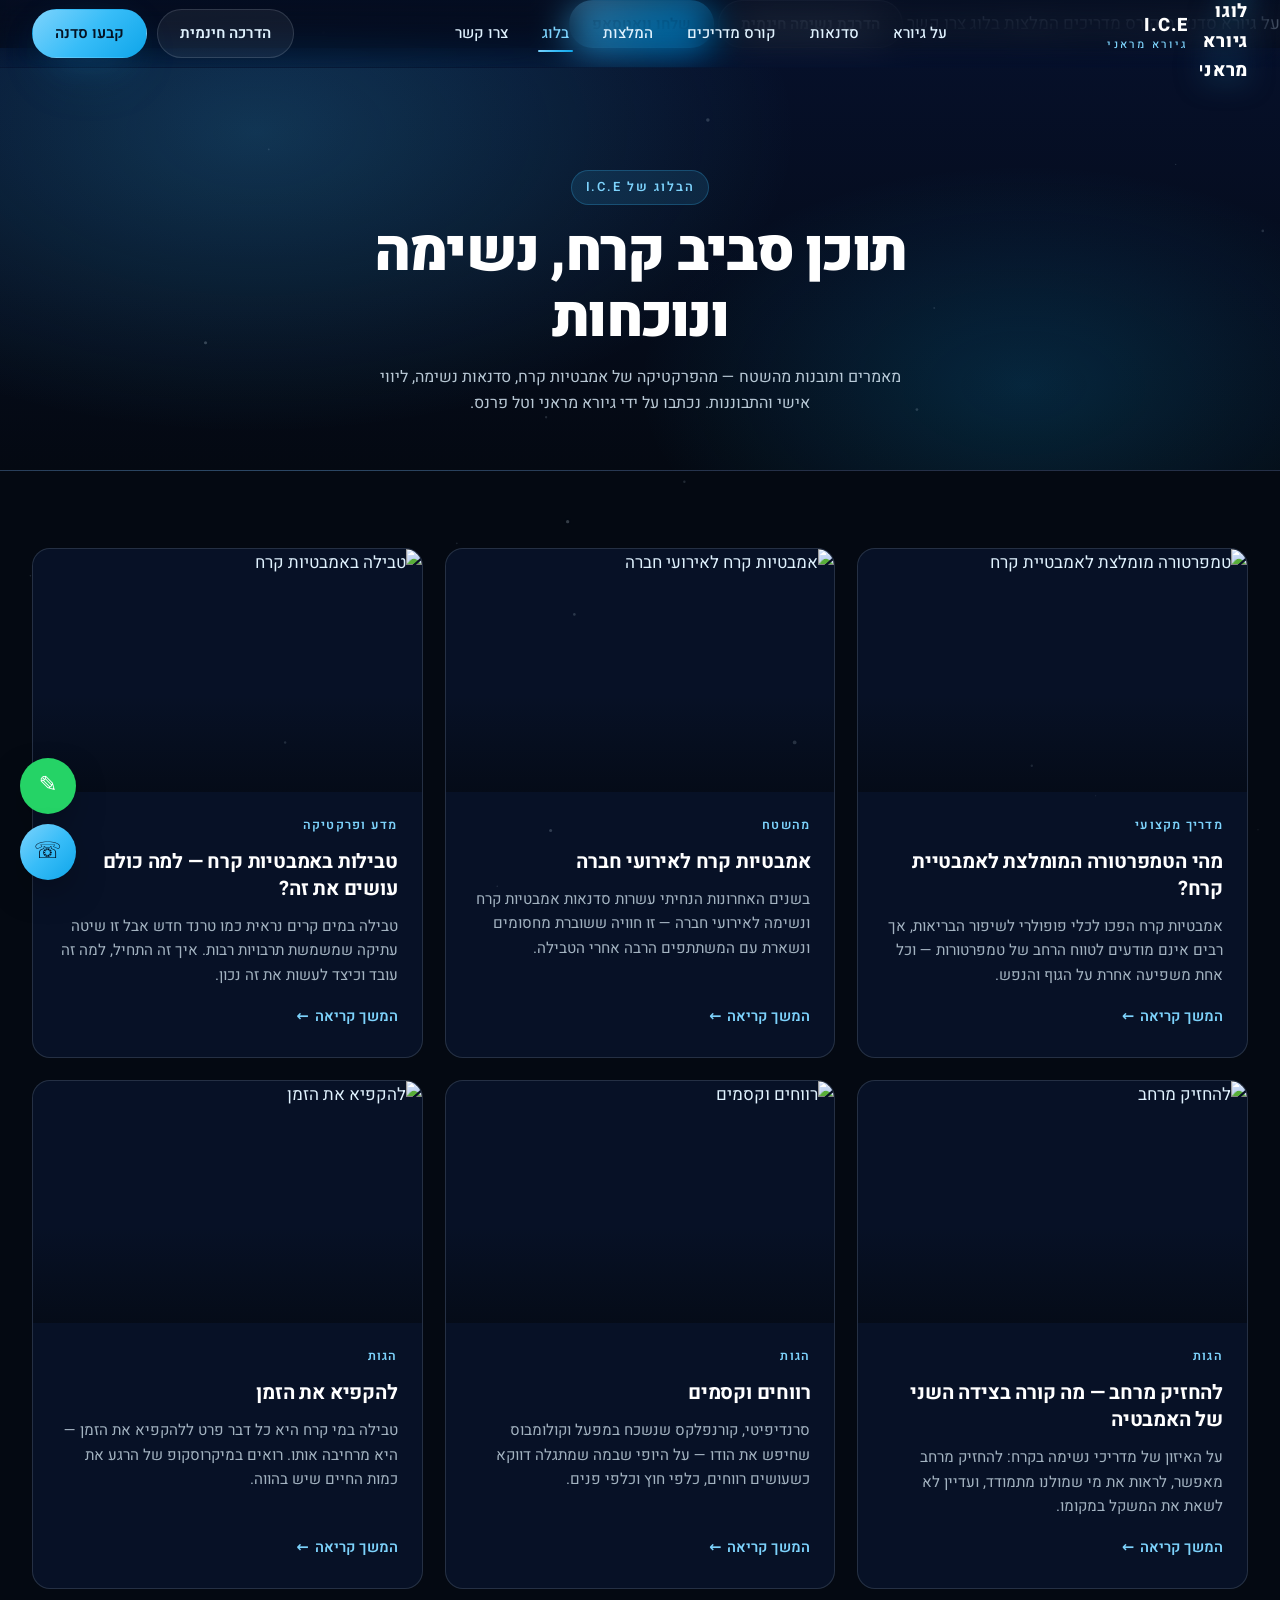
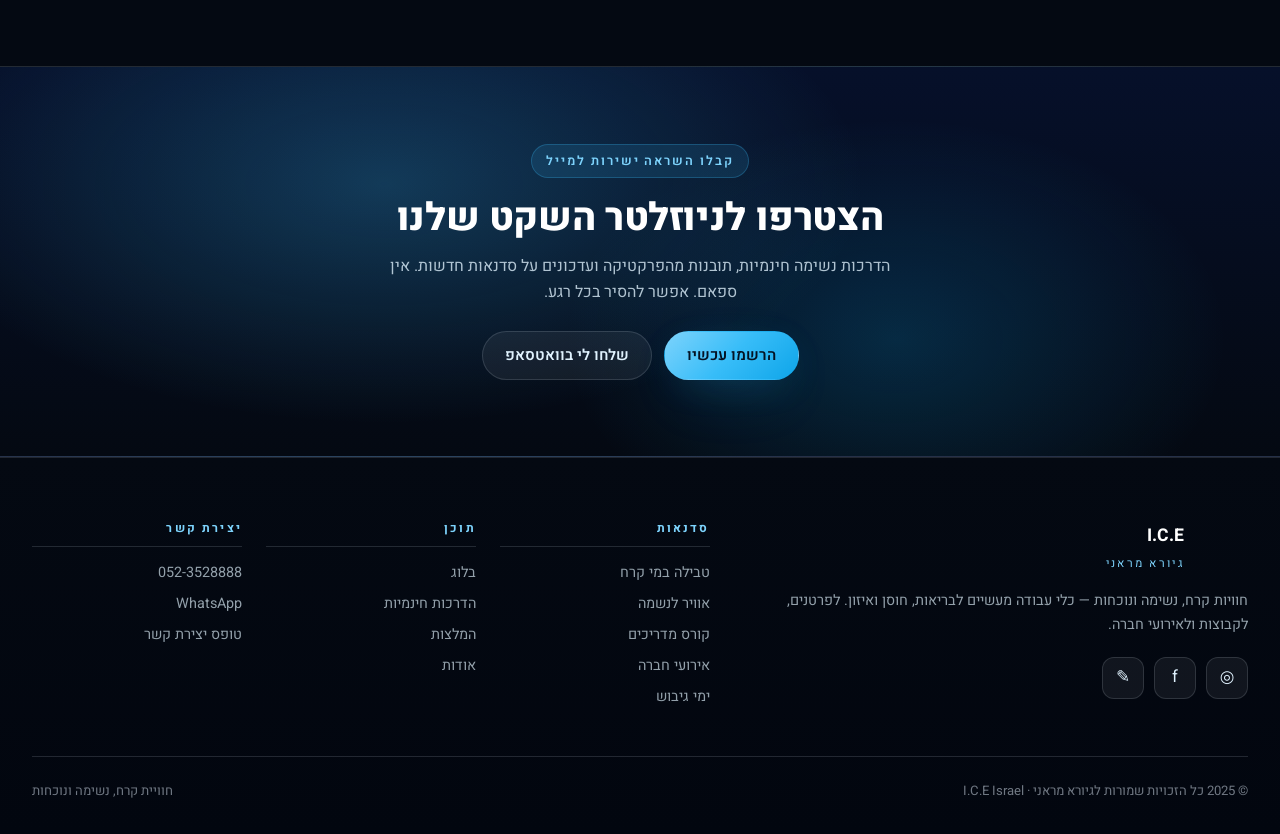
==== commit 4aaad61f: "fix: reduce hero height, force single-row stats, bust blog CSS cache Co-Authored-By: Claude Sonnet 4" ====
--- a/blog.html
+++ b/blog.html
@@ -10,7 +10,7 @@
 <link rel="preconnect" href="https://fonts.gstatic.com" crossorigin>
 <link rel="preconnect" href="https://ice-israel.com">
 <link href="https://fonts.googleapis.com/css2?family=Heebo:wght@300;400;500;600;700;800;900&family=Assistant:wght@300;400;500;600;700&display=swap" rel="stylesheet">
-<link rel="stylesheet" href="assets/site.css">
+<link rel="stylesheet" href="assets/site.css?v=3">
 </head>
 <body>
 
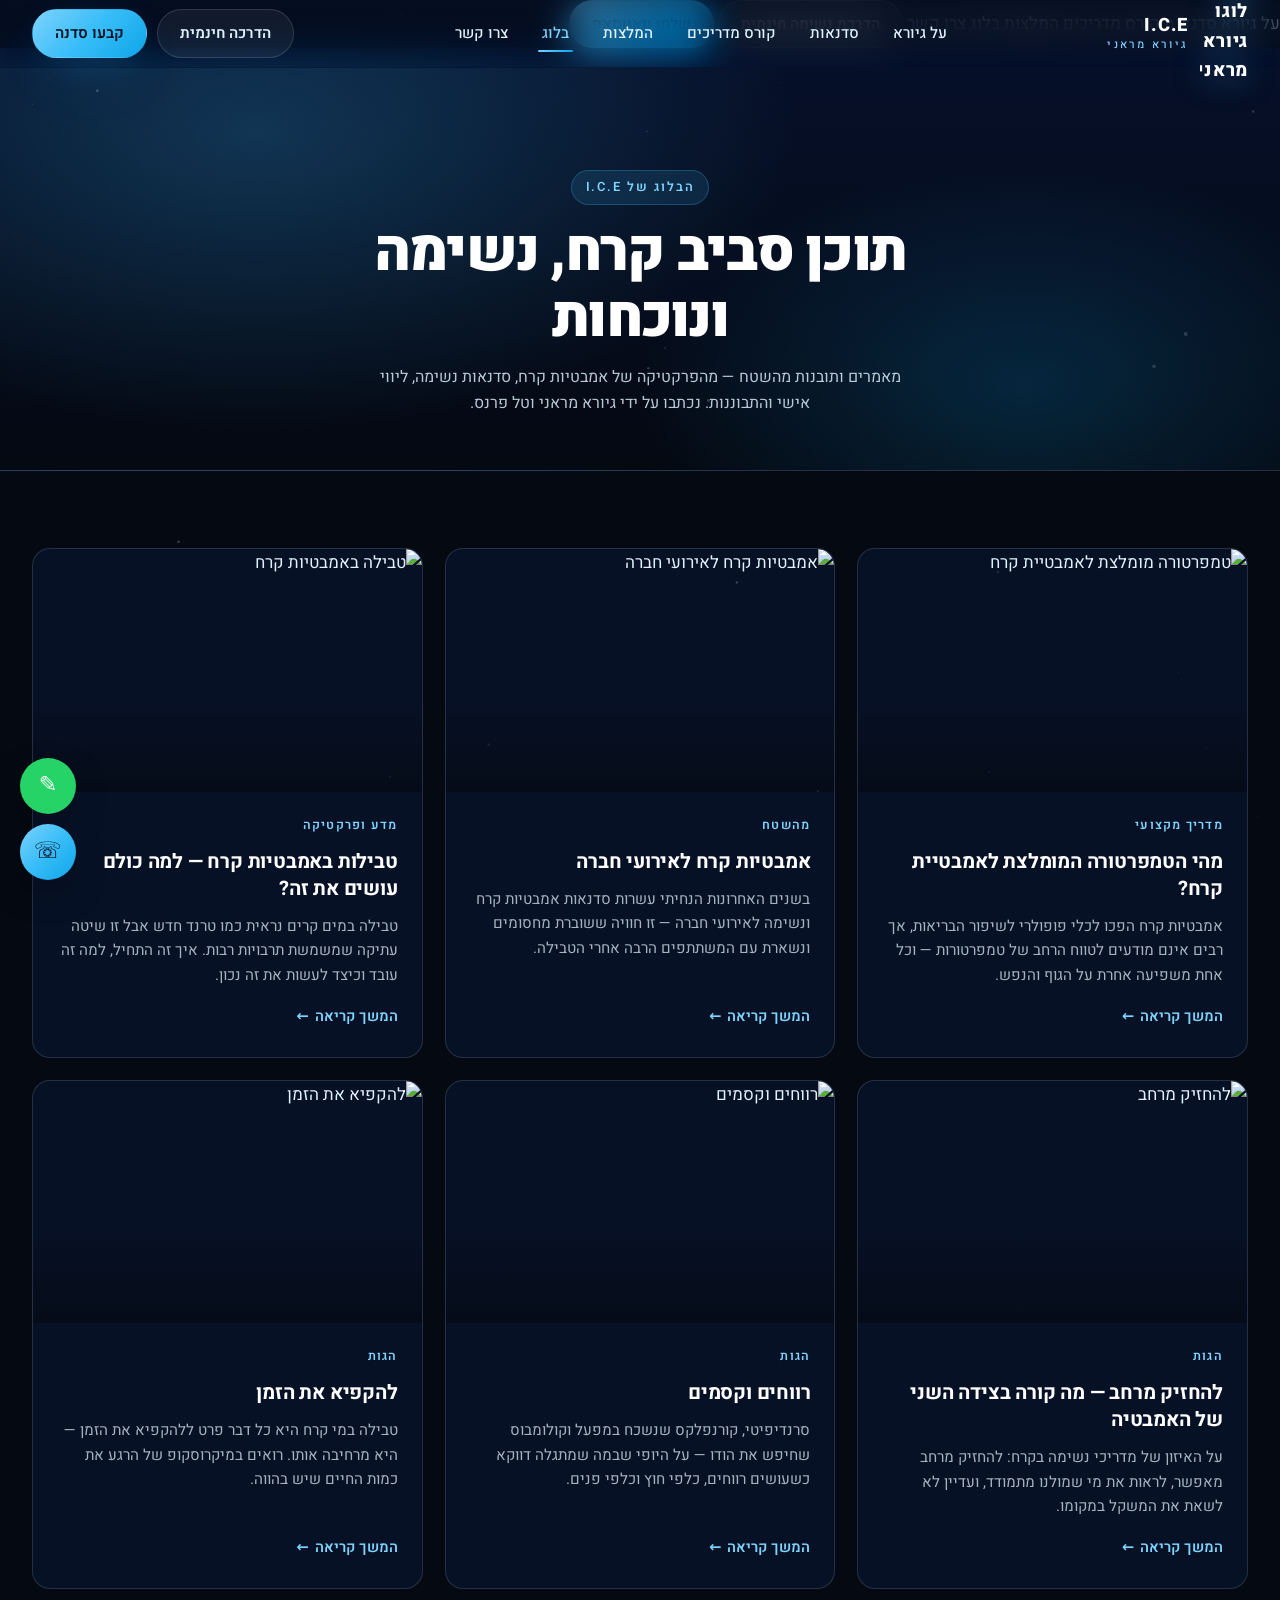
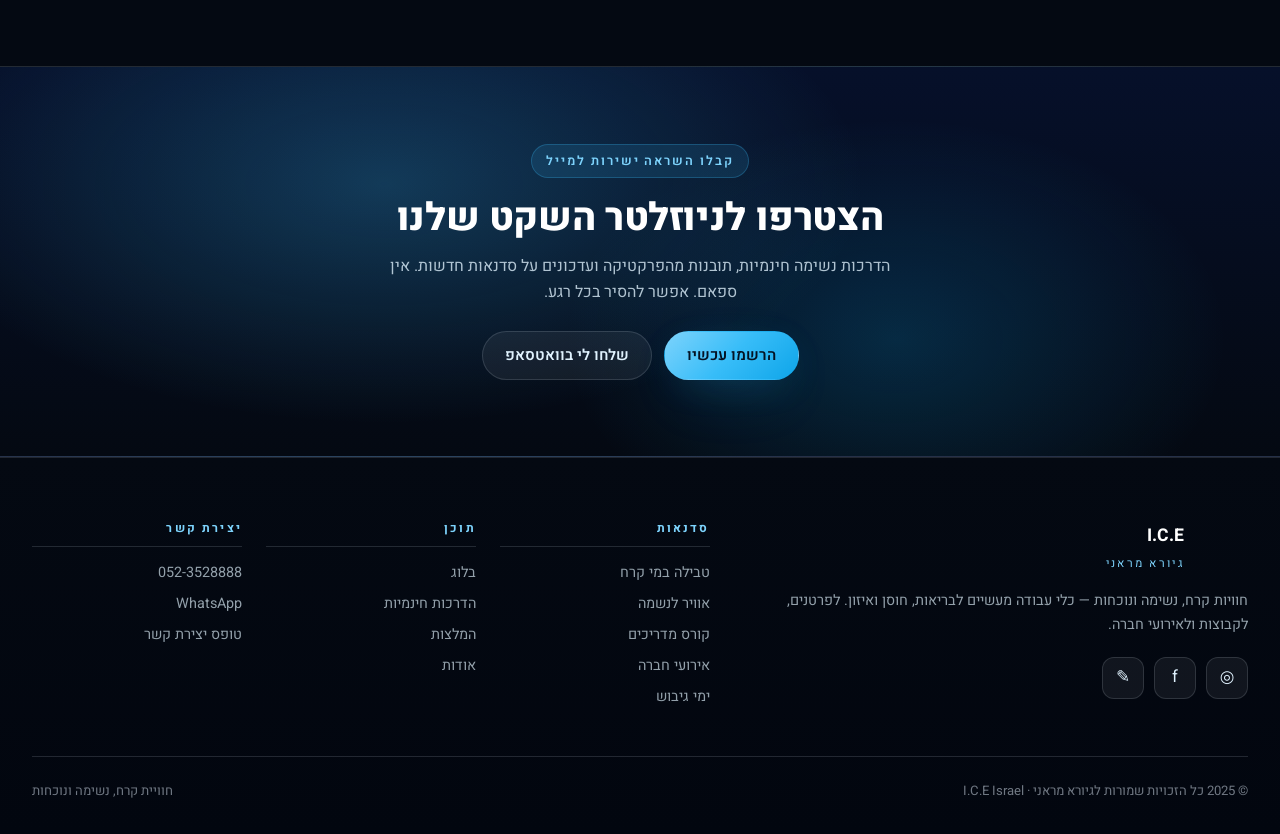
==== commit fb0cbef4: "feat: hide blog footer links on mobile, keep on desktop Co-Authored-By: Claude Sonnet 4.6 <noreply@a" ====
--- a/blog.html
+++ b/blog.html
@@ -137,7 +137,7 @@
   </div>
 </section>
 
-<footer>
+<footer class="footer-blog">
   <div class="container">
     <div class="foot-inner">
       <div>
--- a/assets/site.css
+++ b/assets/site.css
@@ -141,6 +141,7 @@
 .foot-bot{padding-top:24px;border-top:1px solid var(--line);display:flex;justify-content:space-between;gap:16px;flex-wrap:wrap;font-size:.82rem;color:rgba(203,213,225,.55)}
 @media (max-width:860px){.foot-inner{grid-template-columns:1fr}.foot-links{grid-template-columns:repeat(3,1fr)}}
 @media (max-width:480px){.foot-links{grid-template-columns:1fr 1fr}.foot-links .foot-col:last-child{grid-column:1/-1}}
+@media (max-width:860px){.footer-blog .foot-inner{display:none}}
 
 /* ── Reveal ── */
 .reveal{opacity:0;transform:translateY(28px);transition:opacity .8s var(--ease),transform .8s var(--ease)}
